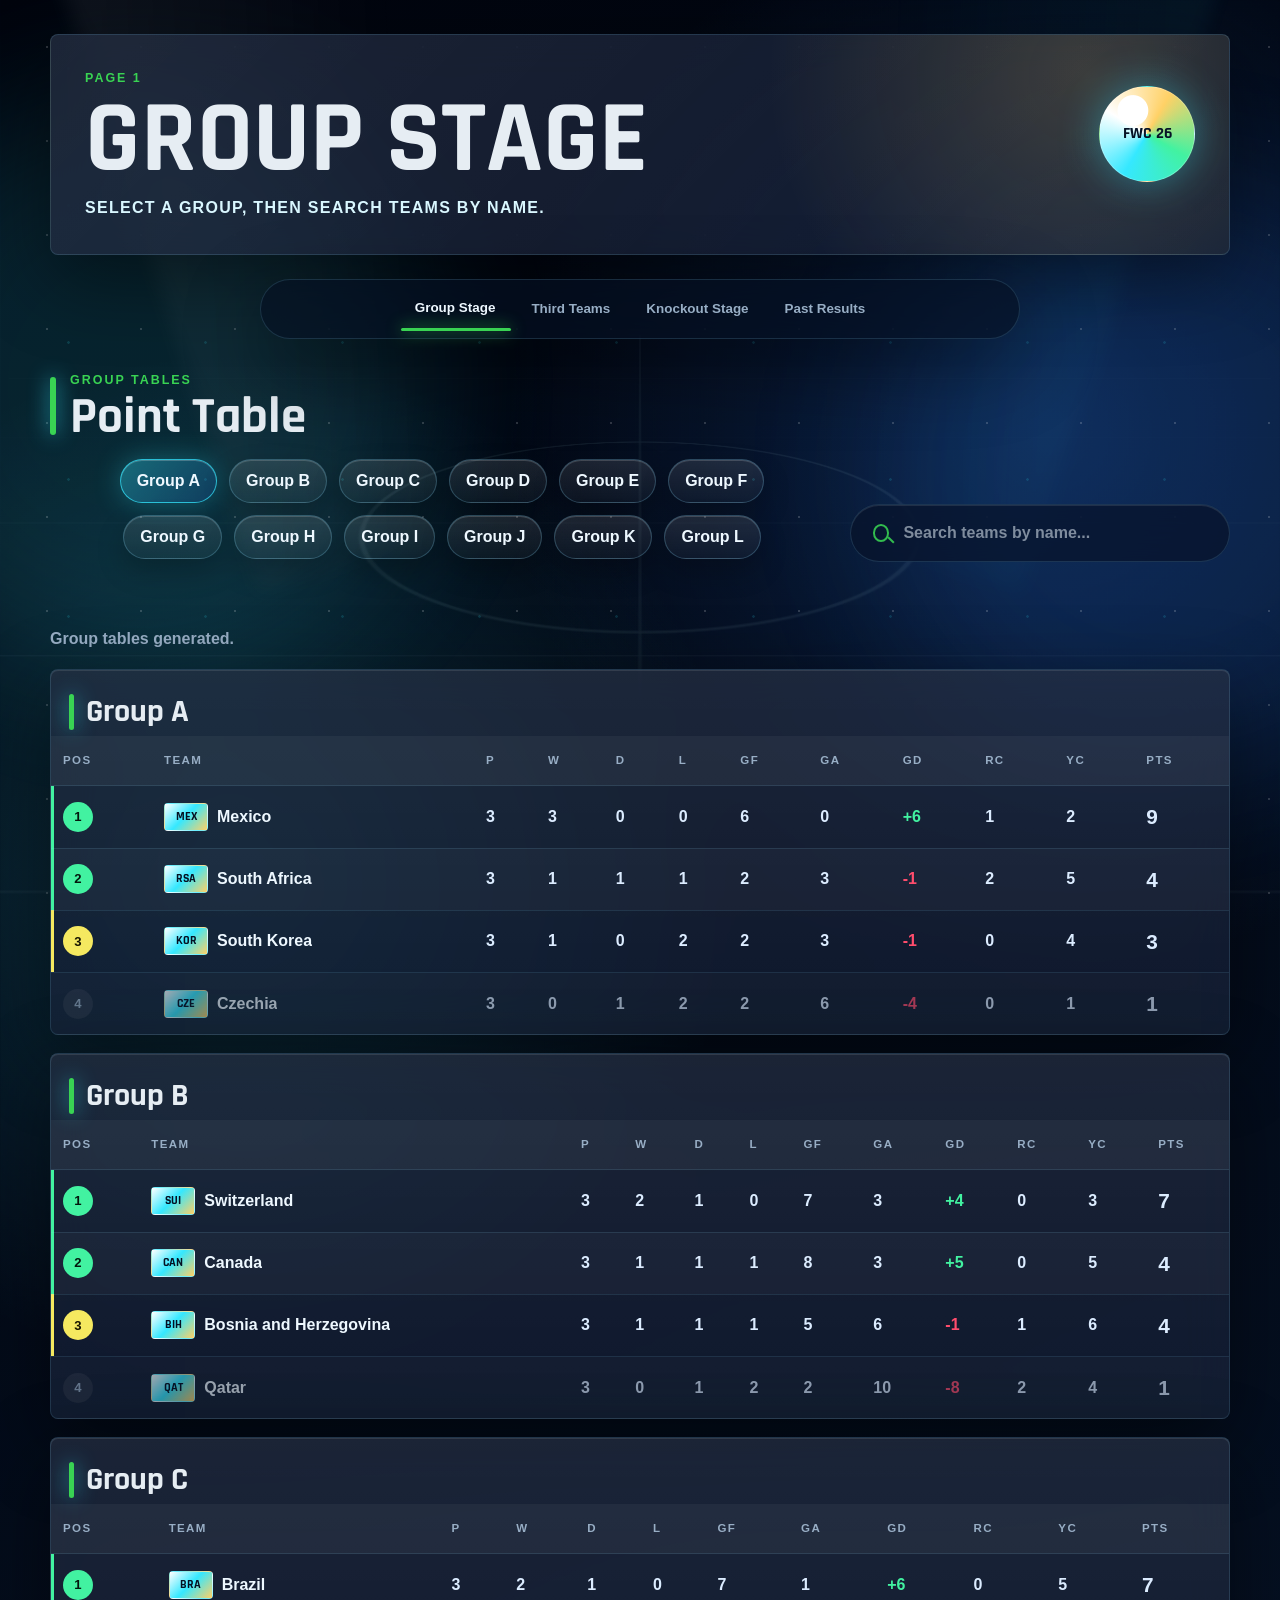
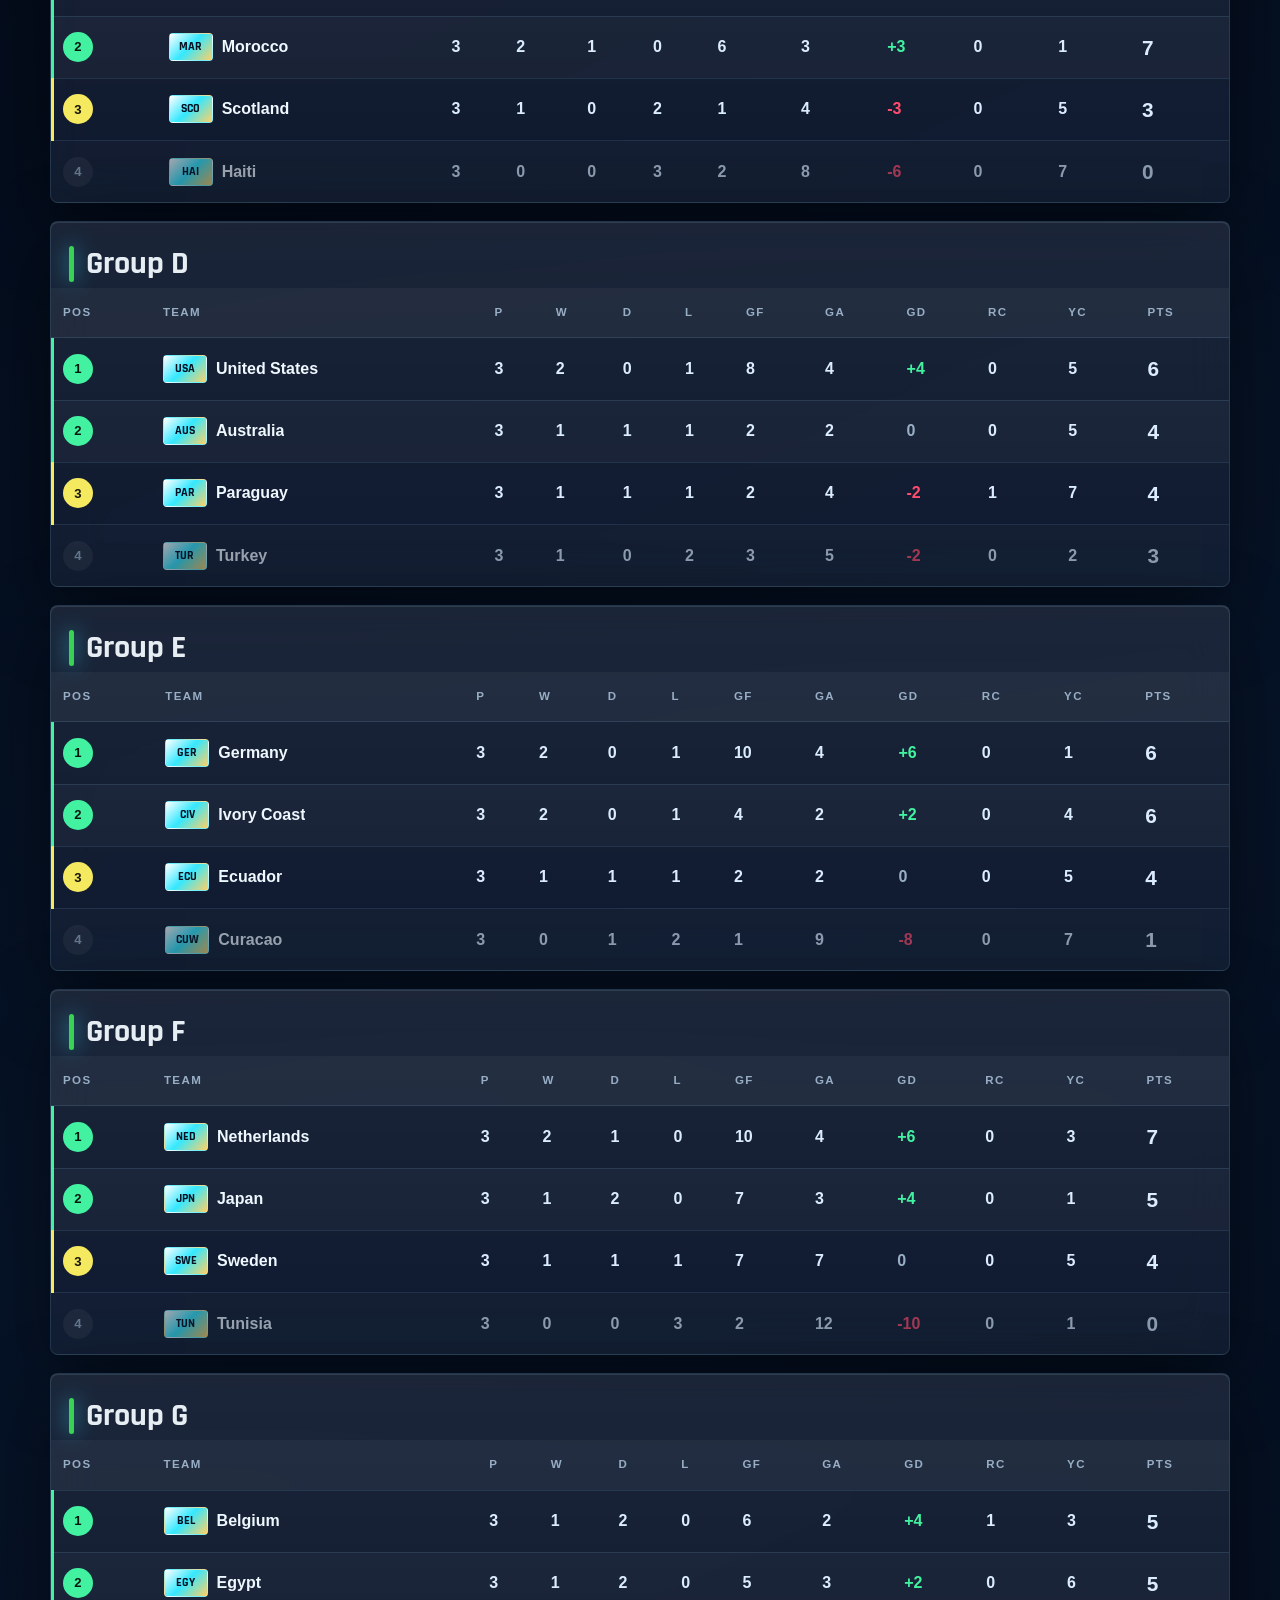
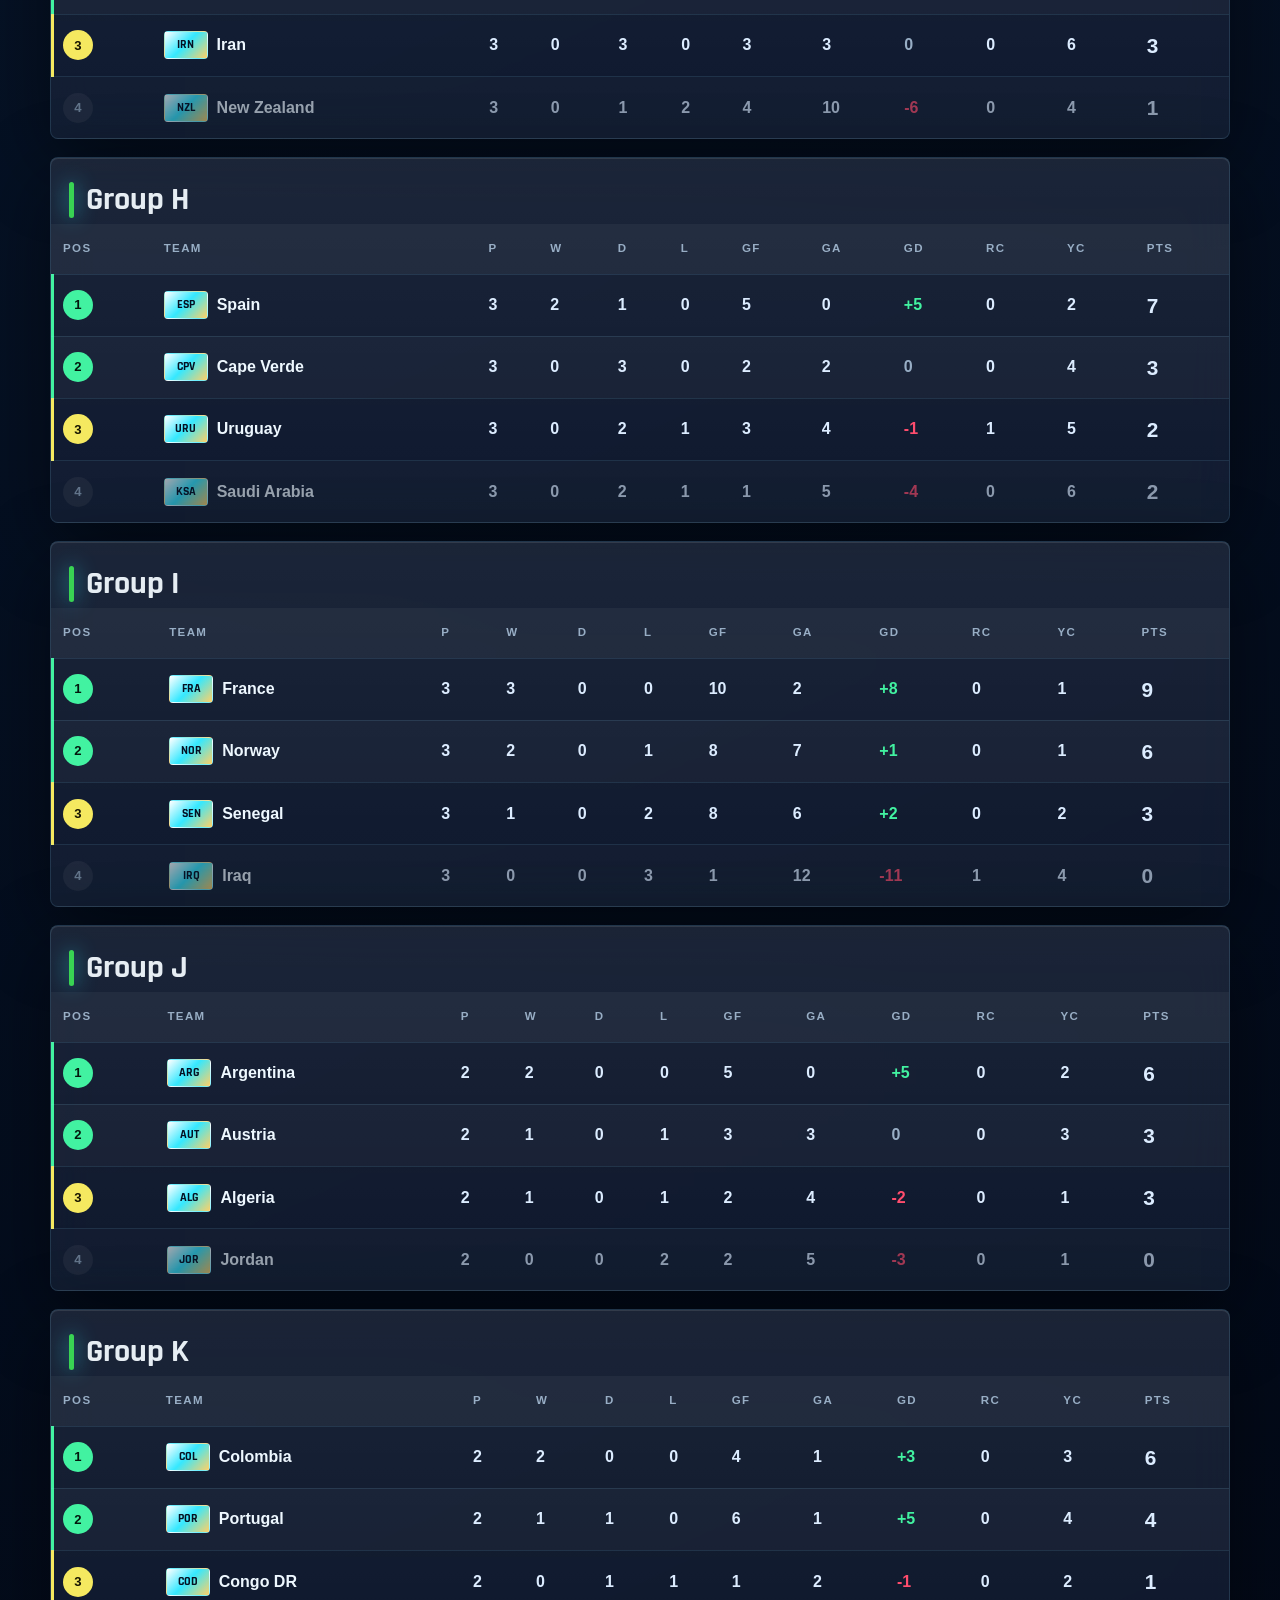
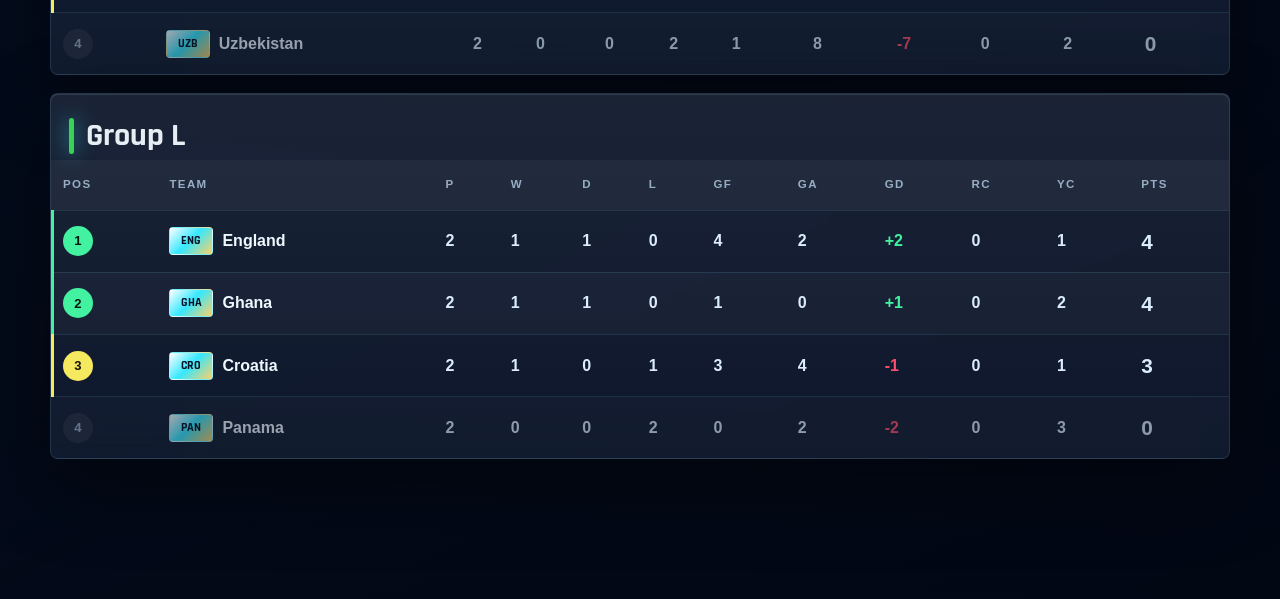
==== index.html @ e1db44aa "Version 1.0" ====
<!doctype html>
<html lang="en">
  <head>
    <meta charset="utf-8">
    <meta name="viewport" content="width=device-width, initial-scale=1">
    <meta name="theme-color" content="#020714">
    <title>Group Stage | FIFA World Cup 2026 Dashboard</title>
    <link rel="preconnect" href="https://fonts.googleapis.com">
    <link rel="preconnect" href="https://fonts.gstatic.com" crossorigin>
    <link href="https://fonts.googleapis.com/css2?family=Inter:wght@500;600;700;800;900&family=Rajdhani:wght@600;700&display=swap" rel="stylesheet">
    <link rel="stylesheet" href="./styles.css">
  </head>
  <body>
    <main id="fwc26-dashboard" class="fwc26-app app-shell" data-page="groups" data-matches-url="./data/matches.csv">
      <div class="ambient-layer" aria-hidden="true">
        <span class="glow glow-cyan"></span><span class="glow glow-blue"></span>
        <span class="stadium-beam beam-left"></span><span class="stadium-beam beam-right"></span>
        <span class="pitch-lines"></span><span class="particle-field"></span>
      </div>

      <header class="app-header">
        <div>
          <p class="hero-kicker">Page 1</p>
          <h1>GROUP STAGE</h1>
          <p class="hero-subtitle">Select a group, then search teams by name.</p>
        </div>
        <div class="tournament-mark">FWC 26</div>
      </header>

      <nav class="dashboard-nav page-nav" aria-label="Dashboard pages">
        <a class="nav-link active" href="./index.html">Group Stage</a>
        <a class="nav-link" href="./third-place.html">Third Teams</a>
        <a class="nav-link" href="./knockout.html">Knockout Stage</a>
        <a class="nav-link" href="./results.html">Past Results</a>
        <span class="nav-indicator" aria-hidden="true"></span>
      </nav>

      <section class="page-panel active">
        <div class="section-heading">
          <span class="accent-bar"></span>
          <div>
            <p class="section-kicker">Group Tables</p>
            <h2>Point Table</h2>
          </div>
        </div>

        <section class="control-strip group-control" aria-label="Group and team search">
          <div class="group-selector" id="group-filters" aria-label="Select group">
            <button class="group-pill active" type="button" data-target="A">Group A</button>
            <button class="group-pill" type="button" data-target="B">Group B</button>
            <button class="group-pill" type="button" data-target="C">Group C</button>
            <button class="group-pill" type="button" data-target="D">Group D</button>
            <button class="group-pill" type="button" data-target="E">Group E</button>
            <button class="group-pill" type="button" data-target="F">Group F</button>
            <button class="group-pill" type="button" data-target="G">Group G</button>
            <button class="group-pill" type="button" data-target="H">Group H</button>
            <button class="group-pill" type="button" data-target="I">Group I</button>
            <button class="group-pill" type="button" data-target="J">Group J</button>
            <button class="group-pill" type="button" data-target="K">Group K</button>
            <button class="group-pill" type="button" data-target="L">Group L</button>
          </div>
          <label class="search-box">
            <span class="search-icon" aria-hidden="true"></span>
            <input type="search" id="team-search" placeholder="Search teams by name..." autocomplete="off">
          </label>
        </section>

        <p class="prediction-status" id="data-status">Loading match CSV...</p>

        <div class="group-table-stack" id="tables-container">
          <article class="standings-card group-table active" id="table-A">
            <div class="table-title"><span class="accent-bar compact"></span><h3>Group A</h3></div>
            <table class="standings-table">
              <thead><tr><th>Pos</th><th>Team</th><th>P</th><th>W</th><th>D</th><th>L</th><th>GF</th><th>GA</th><th>GD</th><th>RC</th><th>YC</th><th>Pts</th></tr></thead>
              <tbody id="tbody-A"></tbody>
            </table>
          </article>
          <article class="standings-card group-table active" id="table-B">
            <div class="table-title"><span class="accent-bar compact"></span><h3>Group B</h3></div>
            <table class="standings-table">
              <thead><tr><th>Pos</th><th>Team</th><th>P</th><th>W</th><th>D</th><th>L</th><th>GF</th><th>GA</th><th>GD</th><th>RC</th><th>YC</th><th>Pts</th></tr></thead>
              <tbody id="tbody-B"></tbody>
            </table>
          </article>
          <article class="standings-card group-table active" id="table-C">
            <div class="table-title"><span class="accent-bar compact"></span><h3>Group C</h3></div>
            <table class="standings-table">
              <thead><tr><th>Pos</th><th>Team</th><th>P</th><th>W</th><th>D</th><th>L</th><th>GF</th><th>GA</th><th>GD</th><th>RC</th><th>YC</th><th>Pts</th></tr></thead>
              <tbody id="tbody-C"></tbody>
            </table>
          </article>
          <article class="standings-card group-table active" id="table-D">
            <div class="table-title"><span class="accent-bar compact"></span><h3>Group D</h3></div>
            <table class="standings-table">
              <thead><tr><th>Pos</th><th>Team</th><th>P</th><th>W</th><th>D</th><th>L</th><th>GF</th><th>GA</th><th>GD</th><th>RC</th><th>YC</th><th>Pts</th></tr></thead>
              <tbody id="tbody-D"></tbody>
            </table>
          </article>
          <article class="standings-card group-table active" id="table-E">
            <div class="table-title"><span class="accent-bar compact"></span><h3>Group E</h3></div>
            <table class="standings-table">
              <thead><tr><th>Pos</th><th>Team</th><th>P</th><th>W</th><th>D</th><th>L</th><th>GF</th><th>GA</th><th>GD</th><th>RC</th><th>YC</th><th>Pts</th></tr></thead>
              <tbody id="tbody-E"></tbody>
            </table>
          </article>
          <article class="standings-card group-table active" id="table-F">
            <div class="table-title"><span class="accent-bar compact"></span><h3>Group F</h3></div>
            <table class="standings-table">
              <thead><tr><th>Pos</th><th>Team</th><th>P</th><th>W</th><th>D</th><th>L</th><th>GF</th><th>GA</th><th>GD</th><th>RC</th><th>YC</th><th>Pts</th></tr></thead>
              <tbody id="tbody-F"></tbody>
            </table>
          </article>
          <article class="standings-card group-table active" id="table-G">
            <div class="table-title"><span class="accent-bar compact"></span><h3>Group G</h3></div>
            <table class="standings-table">
              <thead><tr><th>Pos</th><th>Team</th><th>P</th><th>W</th><th>D</th><th>L</th><th>GF</th><th>GA</th><th>GD</th><th>RC</th><th>YC</th><th>Pts</th></tr></thead>
              <tbody id="tbody-G"></tbody>
            </table>
          </article>
          <article class="standings-card group-table active" id="table-H">
            <div class="table-title"><span class="accent-bar compact"></span><h3>Group H</h3></div>
            <table class="standings-table">
              <thead><tr><th>Pos</th><th>Team</th><th>P</th><th>W</th><th>D</th><th>L</th><th>GF</th><th>GA</th><th>GD</th><th>RC</th><th>YC</th><th>Pts</th></tr></thead>
              <tbody id="tbody-H"></tbody>
            </table>
          </article>
          <article class="standings-card group-table active" id="table-I">
            <div class="table-title"><span class="accent-bar compact"></span><h3>Group I</h3></div>
            <table class="standings-table">
              <thead><tr><th>Pos</th><th>Team</th><th>P</th><th>W</th><th>D</th><th>L</th><th>GF</th><th>GA</th><th>GD</th><th>RC</th><th>YC</th><th>Pts</th></tr></thead>
              <tbody id="tbody-I"></tbody>
            </table>
          </article>
          <article class="standings-card group-table active" id="table-J">
            <div class="table-title"><span class="accent-bar compact"></span><h3>Group J</h3></div>
            <table class="standings-table">
              <thead><tr><th>Pos</th><th>Team</th><th>P</th><th>W</th><th>D</th><th>L</th><th>GF</th><th>GA</th><th>GD</th><th>RC</th><th>YC</th><th>Pts</th></tr></thead>
              <tbody id="tbody-J"></tbody>
            </table>
          </article>
          <article class="standings-card group-table active" id="table-K">
            <div class="table-title"><span class="accent-bar compact"></span><h3>Group K</h3></div>
            <table class="standings-table">
              <thead><tr><th>Pos</th><th>Team</th><th>P</th><th>W</th><th>D</th><th>L</th><th>GF</th><th>GA</th><th>GD</th><th>RC</th><th>YC</th><th>Pts</th></tr></thead>
              <tbody id="tbody-K"></tbody>
            </table>
          </article>
          <article class="standings-card group-table active" id="table-L">
            <div class="table-title"><span class="accent-bar compact"></span><h3>Group L</h3></div>
            <table class="standings-table">
              <thead><tr><th>Pos</th><th>Team</th><th>P</th><th>W</th><th>D</th><th>L</th><th>GF</th><th>GA</th><th>GD</th><th>RC</th><th>YC</th><th>Pts</th></tr></thead>
              <tbody id="tbody-L"></tbody>
            </table>
          </article>





          </div>
      </section>
    </main>

    <template id="team-row-template">
      <tr class="team-row">
        <td><span class="rank-badge" data-col="rank"></span></td>
        <td>
          <span class="team-identity">
            <span class="team-flag" data-col="code"></span>
            <span class="team-name" data-col="name"></span>
          </span>
        </td>
        <td data-col="played"></td>
        <td data-col="wins"></td>
        <td data-col="draws"></td>
        <td data-col="losses"></td>
        <td data-col="gf"></td>
        <td data-col="ga"></td>
        <td class="goal-diff" data-col="gd"></td>
        <td data-col="rc"></td>
        <td data-col="yc"></td>
        <td class="points" data-col="pts"></td>
      </tr>
    </template>

    <script src="./fwc26-dashboard.js" defer></script>
  </body>
</html>
---- styles.css ----
:root {
  color-scheme: dark;
  --bg: #020714;
  --panel: rgba(7, 19, 42, 0.68);
  --panel-strong: rgba(8, 25, 53, 0.86);
  --panel-soft: rgba(255, 255, 255, 0.055);
  --line: rgba(138, 222, 255, 0.22);
  --line-strong: rgba(95, 231, 255, 0.48);
  --text: #eef8ff;
  --muted: #98aec5;
  --cyan: #35e8ff;
  --blue: #2d82ff;
  --green: #42f2a1;
  --gold: #ffd166;
  --yellow: #f5e960;
  --red: #ff4d6d;
  --shadow: 0 24px 80px rgba(0, 0, 0, 0.45);
  --glass-blur: 22px;
  --radius: 8px;
  --max: 1180px;
}

* {
  box-sizing: border-box;
}

html {
  scroll-behavior: smooth;
  background: var(--bg);
}

body {
  min-width: 320px;
  margin: 0;
  overflow-x: hidden;
  color: var(--text);
  font-family: Inter, system-ui, -apple-system, BlinkMacSystemFont, "Segoe UI", sans-serif;
  background:
    radial-gradient(circle at 18% 16%, rgba(53, 232, 255, 0.18), transparent 32rem),
    radial-gradient(circle at 82% 8%, rgba(45, 130, 255, 0.22), transparent 34rem),
    linear-gradient(155deg, #01040d 0%, #061327 48%, #020714 100%);
}

body::before {
  position: fixed;
  inset: 0;
  z-index: -4;
  content: "";
  background:
    linear-gradient(rgba(255, 255, 255, 0.026) 1px, transparent 1px),
    linear-gradient(90deg, rgba(255, 255, 255, 0.02) 1px, transparent 1px);
  background-size: 82px 82px;
  mask-image: radial-gradient(circle at center, black 0%, transparent 78%);
}

button,
input {
  font: inherit;
}

button {
  cursor: pointer;
}

a {
  color: inherit;
  text-decoration: none;
}

.fwc26-app {
  position: relative;
  isolation: isolate;
  min-height: 100vh;
  padding-bottom: 88px;
}

.ambient-layer {
  position: fixed;
  inset: 0;
  z-index: -3;
  pointer-events: none;
  overflow: hidden;
}

.glow,
.stadium-beam,
.pitch-lines,
.particle-field {
  position: absolute;
  display: block;
}

.glow {
  width: 46vw;
  height: 46vw;
  border-radius: 50%;
  filter: blur(72px);
  opacity: 0.4;
  animation: driftGlow 16s ease-in-out infinite alternate;
}

.glow-cyan {
  left: -12vw;
  top: 10vh;
  background: rgba(53, 232, 255, 0.32);
}

.glow-blue {
  right: -14vw;
  top: 20vh;
  background: rgba(45, 130, 255, 0.3);
  animation-delay: -4s;
}

.stadium-beam {
  top: -18vh;
  width: 36vw;
  height: 80vh;
  opacity: 0.22;
  filter: blur(10px);
  transform-origin: top;
  animation: beamSweep 10s ease-in-out infinite alternate;
}

.beam-left {
  left: 2vw;
  background: linear-gradient(105deg, rgba(255, 255, 255, 0.28), transparent 58%);
  transform: rotate(-18deg);
}

.beam-right {
  right: 2vw;
  background: linear-gradient(255deg, rgba(53, 232, 255, 0.24), transparent 58%);
  transform: rotate(18deg);
  animation-delay: -3s;
}

.pitch-lines {
  inset: 0;
  opacity: 0.08;
  background:
    radial-gradient(ellipse at center, transparent 0 12rem, rgba(196, 248, 255, 0.8) 12.08rem 12.2rem, transparent 12.3rem),
    linear-gradient(90deg, transparent 0 49.9%, rgba(196, 248, 255, 0.8) 50%, transparent 50.1%),
    linear-gradient(rgba(196, 248, 255, 0.5) 1px, transparent 1px);
  background-size: 100% 100%, 100% 100%, 100% 9.5rem;
  transform: perspective(900px) rotateX(66deg) translateY(16vh) scale(1.2);
}

.particle-field {
  inset: 0;
  background-image:
    radial-gradient(circle, rgba(255, 255, 255, 0.52) 0 1px, transparent 1.4px),
    radial-gradient(circle, rgba(53, 232, 255, 0.42) 0 1px, transparent 1.6px);
  background-size: 94px 94px, 137px 137px;
  animation: particleFloat 28s linear infinite;
  opacity: 0.34;
}

.hero-section {
  position: relative;
  display: grid;
  min-height: 92vh;
  place-items: center;
  padding: 128px 20px 90px;
  overflow: hidden;
}

.hero-section::before {
  position: absolute;
  right: 10%;
  bottom: 8%;
  left: 10%;
  height: 22%;
  content: "";
  border: 1px solid rgba(53, 232, 255, 0.18);
  border-bottom: 0;
  border-radius: 50% 50% 0 0;
  background:
    linear-gradient(90deg, transparent 0 6%, rgba(255, 255, 255, 0.12) 6% 7%, transparent 7% 13%),
    linear-gradient(180deg, rgba(53, 232, 255, 0.12), transparent);
  box-shadow: 0 -32px 90px rgba(53, 232, 255, 0.11);
  opacity: 0.78;
}

.hero-stadium {
  position: absolute;
  right: 0;
  bottom: 0;
  left: 0;
  height: 38%;
  background:
    radial-gradient(ellipse at center bottom, rgba(53, 232, 255, 0.2), transparent 54%),
    linear-gradient(180deg, transparent 0%, rgba(0, 0, 0, 0.54) 74%);
}

.hero-stadium::before,
.hero-stadium::after {
  position: absolute;
  top: 12%;
  width: 26%;
  height: 20%;
  content: "";
  border-radius: 50%;
  background: radial-gradient(circle, rgba(255, 255, 255, 0.64), rgba(53, 232, 255, 0.18) 28%, transparent 68%);
  filter: blur(2px);
  animation: floodlight 7s ease-in-out infinite alternate;
}

.hero-stadium::before {
  left: 8%;
}

.hero-stadium::after {
  right: 8%;
  animation-delay: -2s;
}

.lens-flare {
  position: absolute;
  top: 24%;
  left: -32%;
  width: 28%;
  height: 2px;
  opacity: 0;
  background: linear-gradient(90deg, transparent, white, var(--cyan), transparent);
  box-shadow: 0 0 24px var(--cyan);
}

.lens-flare.sweep {
  animation: lensSweep 1.5s ease-out;
}

.hero-content {
  position: relative;
  z-index: 1;
  display: grid;
  justify-items: center;
  width: min(100%, 980px);
  text-align: center;
}

.tournament-mark {
  display: grid;
  width: 96px;
  height: 96px;
  margin-bottom: 20px;
  place-items: center;
  border: 1px solid rgba(255, 255, 255, 0.24);
  border-radius: 50%;
  color: #071327;
  font-family: Rajdhani, Inter, sans-serif;
  font-weight: 700;
  letter-spacing: 0;
  background:
    radial-gradient(circle at 35% 25%, #ffffff 0 16%, transparent 17%),
    conic-gradient(from 210deg, #35e8ff, #ffffff, #ffd166, #42f2a1, #35e8ff);
  box-shadow: 0 0 40px rgba(53, 232, 255, 0.4);
}

.hero-kicker,
.section-kicker {
  margin: 0;
  color: var(--cyan);
  font-size: 0.78rem;
  font-weight: 800;
  letter-spacing: 0.16em;
  text-transform: uppercase;
}

.hero-content h1 {
  max-width: 13ch;
  margin: 8px 0 10px;
  font-family: Rajdhani, Inter, sans-serif;
  font-size: clamp(4.25rem, 12vw, 9.8rem);
  line-height: 0.84;
  letter-spacing: 0;
  text-wrap: balance;
  text-shadow: 0 0 28px rgba(53, 232, 255, 0.28);
}

.hero-subtitle {
  margin: 0;
  color: #d9f7ff;
  font-size: clamp(1.1rem, 2.2vw, 1.7rem);
  font-weight: 900;
  letter-spacing: 0.2em;
  text-transform: uppercase;
}

.glow-underline {
  width: min(62vw, 520px);
  height: 3px;
  margin: 20px 0 30px;
  border-radius: 999px;
  background: linear-gradient(90deg, transparent, var(--cyan), var(--gold), transparent);
  box-shadow: 0 0 24px rgba(53, 232, 255, 0.72);
  animation: underlinePulse 2.4s ease-in-out infinite;
}

.hero-actions,
.filter-buttons,
.group-selector {
  display: flex;
  flex-wrap: wrap;
  justify-content: center;
  gap: 12px;
}

.control-button,
.group-pill,
.filter-button {
  display: inline-flex;
  min-height: 44px;
  align-items: center;
  justify-content: center;
  border: 1px solid rgba(138, 222, 255, 0.24);
  border-radius: 999px;
  color: var(--text);
  font-weight: 800;
  background: linear-gradient(180deg, rgba(255, 255, 255, 0.1), rgba(255, 255, 255, 0.035));
  box-shadow: inset 0 1px 0 rgba(255, 255, 255, 0.16), 0 12px 28px rgba(0, 0, 0, 0.22);
  transition: transform 180ms ease, border-color 180ms ease, box-shadow 180ms ease, background 180ms ease;
}

.control-button {
  padding: 0 22px;
}

.control-button.primary,
.group-pill.active,
.filter-button.active {
  border-color: rgba(53, 232, 255, 0.72);
  background: linear-gradient(135deg, rgba(53, 232, 255, 0.34), rgba(45, 130, 255, 0.18));
  box-shadow: 0 0 28px rgba(53, 232, 255, 0.28), inset 0 1px 0 rgba(255, 255, 255, 0.22);
}

.control-button:hover,
.group-pill:hover,
.filter-button:hover {
  transform: translateY(-2px) scale(1.02);
  border-color: rgba(53, 232, 255, 0.66);
  box-shadow: 0 0 32px rgba(53, 232, 255, 0.26), 0 18px 40px rgba(0, 0, 0, 0.3);
}

.dashboard-nav {
  position: sticky;
  top: 16px;
  z-index: 10;
  display: flex;
  width: min(calc(100% - 32px), 760px);
  min-height: 60px;
  margin: -42px auto 38px;
  align-items: center;
  justify-content: center;
  gap: 6px;
  padding: 8px;
  border: 1px solid var(--line);
  border-radius: 999px;
  background: rgba(5, 16, 34, 0.66);
  box-shadow: var(--shadow);
  backdrop-filter: blur(var(--glass-blur));
  transition: min-height 180ms ease, box-shadow 180ms ease;
}

.dashboard-nav.scrolled {
  min-height: 52px;
  box-shadow: 0 18px 56px rgba(0, 0, 0, 0.6), 0 0 22px rgba(53, 232, 255, 0.12);
}

.nav-link {
  position: relative;
  z-index: 1;
  display: grid;
  min-height: 38px;
  place-items: center;
  padding: 0 15px;
  border-radius: 999px;
  color: var(--muted);
  font-size: 0.84rem;
  font-weight: 800;
  transition: color 180ms ease, transform 180ms ease;
}

.nav-link:hover,
.nav-link.active {
  color: var(--text);
  transform: translateY(-1px);
}

.nav-indicator {
  position: absolute;
  bottom: 7px;
  left: var(--nav-x, 20px);
  width: var(--nav-w, 74px);
  height: 3px;
  border-radius: 999px;
  background: var(--cyan);
  box-shadow: 0 0 16px var(--cyan);
  transition: left 220ms ease, width 220ms ease;
}

.control-strip,
.group-selector,
.dashboard-section {
  width: min(calc(100% - 32px), var(--max));
  margin-inline: auto;
}

.control-strip {
  display: grid;
  grid-template-columns: minmax(280px, 1fr) auto;
  gap: 16px;
  align-items: center;
  margin-bottom: 18px;
}

.search-box {
  position: relative;
  display: flex;
  min-height: 58px;
  align-items: center;
  border: 1px solid var(--line);
  border-radius: 999px;
  background: rgba(7, 19, 42, 0.72);
  box-shadow: inset 0 1px 0 rgba(255, 255, 255, 0.1);
  backdrop-filter: blur(var(--glass-blur));
}

.search-box:focus-within {
  border-color: var(--cyan);
  box-shadow: 0 0 32px rgba(53, 232, 255, 0.22);
}

.search-icon {
  width: 18px;
  height: 18px;
  margin-left: 22px;
  border: 2px solid var(--cyan);
  border-radius: 50%;
  opacity: 0.88;
}

.search-icon::after {
  position: absolute;
  width: 8px;
  height: 2px;
  content: "";
  background: var(--cyan);
  transform: translate(12px, 13px) rotate(45deg);
}

.search-box input {
  width: 100%;
  border: 0;
  outline: 0;
  padding: 0 22px 0 14px;
  color: var(--text);
  background: transparent;
  font-weight: 800;
}

.search-box input::placeholder {
  color: rgba(238, 248, 255, 0.52);
}

.filter-button {
  padding: 0 16px;
}

.group-selector {
  margin-bottom: 48px;
}

.group-pill {
  min-width: 90px;
  padding: 0 16px;
}

.dashboard-section {
  position: relative;
  margin-bottom: 52px;
  scroll-margin-top: 100px;
}

.section-heading {
  display: flex;
  align-items: center;
  gap: 14px;
  margin-bottom: 18px;
}

.section-heading h2 {
  margin: 3px 0 0;
  font-family: Rajdhani, Inter, sans-serif;
  font-size: clamp(2rem, 4vw, 3.4rem);
  line-height: 0.95;
  letter-spacing: 0;
}

.accent-bar {
  width: 6px;
  height: 58px;
  border-radius: 999px;
  background: var(--cyan);
  box-shadow: 0 0 20px rgba(53, 232, 255, 0.76);
}

.accent-bar.compact {
  width: 5px;
  height: 36px;
}

.accent-bar.gold {
  background: linear-gradient(var(--gold), var(--cyan));
}

.accent-bar.red {
  background: var(--red);
}

.standings-card,
.third-place-board,
.scenario-card,
.match-card,
.stat-card,
.empty-state,
.skeleton-table,
.skeleton-card {
  border: 1px solid var(--line);
  border-radius: var(--radius);
  background: linear-gradient(180deg, rgba(255, 255, 255, 0.09), rgba(255, 255, 255, 0.035)), var(--panel);
  box-shadow: var(--shadow), inset 0 1px 0 rgba(255, 255, 255, 0.1);
  backdrop-filter: blur(var(--glass-blur));
}

.standings-card {
  overflow: hidden;
}

.table-title {
  display: flex;
  align-items: center;
  gap: 12px;
  padding: 18px 18px 0;
}

.table-title h3 {
  margin: 0;
  font-family: Rajdhani, Inter, sans-serif;
  font-size: 2rem;
  letter-spacing: 0;
}

.group-card-grid {
  display: grid;
  grid-template-columns: repeat(2, minmax(0, 1fr));
  gap: 18px;
  margin-top: 18px;
}

.mini-table .standings-table th,
.mini-table .standings-table td {
  padding-inline: 10px;
}

.standings-table {
  width: 100%;
  border-collapse: collapse;
}

.standings-table th {
  padding: 16px 12px;
  color: var(--muted);
  font-size: 0.72rem;
  font-weight: 900;
  letter-spacing: 0.12em;
  text-align: left;
  text-transform: uppercase;
  background: rgba(255, 255, 255, 0.045);
}

.standings-table td {
  padding: 15px 12px;
  border-top: 1px solid rgba(138, 222, 255, 0.12);
  color: #dcecff;
  font-weight: 800;
}

.team-row {
  transition: background 180ms ease, box-shadow 180ms ease, transform 180ms ease, opacity 180ms ease;
}

.team-row:nth-child(even) {
  background: rgba(255, 255, 255, 0.028);
}

.team-row:hover {
  background: rgba(53, 232, 255, 0.1);
  box-shadow: inset 3px 0 0 var(--cyan);
}

.team-row.rank-1 {
  box-shadow: inset 3px 0 0 var(--green);
}

.team-row.rank-2 {
  box-shadow: inset 3px 0 0 var(--green);
}

.team-row.rank-3 {
  box-shadow: inset 3px 0 0 var(--yellow);
}

.team-row.eliminated {
  opacity: 0.62;
}

.rank-badge {
  display: inline-grid;
  width: 30px;
  height: 30px;
  place-items: center;
  border-radius: 50%;
  font-size: 0.82rem;
  font-weight: 900;
}

.rank-badge.gold {
  color: #1d1600;
  background: var(--gold);
  box-shadow: 0 0 18px rgba(255, 209, 102, 0.64);
}

.rank-badge.green {
  color: #03180d;
  background: var(--green);
}

.rank-badge.yellow {
  color: #171500;
  background: var(--yellow);
}

.rank-badge.muted {
  color: var(--muted);
  background: rgba(255, 255, 255, 0.08);
}

.team-identity {
  display: inline-flex;
  min-width: 0;
  align-items: center;
  gap: 9px;
  vertical-align: middle;
}

.team-flag,
.team-logo {
  display: inline-grid;
  flex: 0 0 auto;
  place-items: center;
  font-family: Rajdhani, Inter, sans-serif;
  font-weight: 700;
  letter-spacing: 0;
}

.team-flag {
  width: 44px;
  height: 28px;
  border: 1px solid rgba(255, 255, 255, 0.24);
  border-radius: 4px;
  color: #051022;
  font-size: 0.75rem;
  background: linear-gradient(135deg, #ffffff, #35e8ff 48%, #ffd166);
}

.team-logo {
  width: 28px;
  height: 28px;
  border-radius: 50%;
  color: var(--cyan);
  font-size: 0.58rem;
  background: rgba(53, 232, 255, 0.1);
  box-shadow: inset 0 0 0 1px rgba(53, 232, 255, 0.32);
}

.team-name {
  overflow: hidden;
  max-width: 22ch;
  color: var(--text);
  text-overflow: ellipsis;
  white-space: nowrap;
}

.points {
  color: white;
  font-size: 1.3rem;
}

.goal-diff.positive {
  color: var(--green);
}

.goal-diff.negative {
  color: var(--red);
}

.goal-diff.neutral {
  color: var(--muted);
}

.form-strip {
  display: inline-flex;
  gap: 5px;
}

.form-badge {
  display: inline-grid;
  width: 24px;
  height: 24px;
  place-items: center;
  border-radius: 6px;
  color: var(--muted);
  font-size: 0.74rem;
  font-weight: 900;
  background: rgba(255, 255, 255, 0.08);
}

.form-badge.w {
  color: #03180d;
  background: var(--green);
  box-shadow: 0 0 14px rgba(66, 242, 161, 0.42);
}

.form-badge.d {
  color: #e8eff8;
  background: rgba(255, 255, 255, 0.22);
}

.form-badge.l {
  color: white;
  background: var(--red);
  box-shadow: 0 0 14px rgba(255, 77, 109, 0.42);
}

.third-place-board {
  display: grid;
  gap: 8px;
  padding: 14px;
}

.third-row {
  display: grid;
  grid-template-columns: 42px minmax(0, 1fr) 86px 62px;
  gap: 12px;
  align-items: center;
  min-height: 64px;
  padding: 0 14px;
  border: 1px solid rgba(255, 255, 255, 0.08);
  border-radius: var(--radius);
  background: rgba(255, 255, 255, 0.04);
}

.third-row.in-zone {
  border-color: rgba(66, 242, 161, 0.28);
  box-shadow: inset 3px 0 0 var(--green), 0 0 18px rgba(66, 242, 161, 0.08);
}

.third-row.out-zone {
  opacity: 0.58;
  box-shadow: inset 3px 0 0 var(--red);
}

.third-row .rank,
.third-row .metric {
  font-weight: 900;
}

.cutoff-line {
  position: relative;
  display: grid;
  min-height: 34px;
  place-items: center;
  color: #061020;
  font-size: 0.72rem;
  font-weight: 900;
  letter-spacing: 0.16em;
  text-transform: uppercase;
  background: linear-gradient(90deg, transparent, var(--gold), var(--cyan), transparent);
  animation: cutoffPulse 1.7s ease-in-out infinite;
}

.scenario-grid,
.match-grid,
.stats-grid {
  display: grid;
  grid-template-columns: repeat(3, minmax(0, 1fr));
  gap: 16px;
}

.stats-grid {
  grid-template-columns: repeat(4, minmax(0, 1fr));
}

.scenario-card,
.match-card,
.stat-card {
  padding: 18px;
  transition: transform 180ms ease, border-color 180ms ease, box-shadow 180ms ease;
}

.scenario-card:hover,
.match-card:hover,
.stat-card:hover {
  transform: translateY(-4px);
  border-color: var(--line-strong);
  box-shadow: 0 22px 68px rgba(0, 0, 0, 0.5), 0 0 26px rgba(53, 232, 255, 0.12);
}

.scenario-card.qualified {
  box-shadow: inset 0 -3px 0 rgba(66, 242, 161, 0.72), var(--shadow);
}

.scenario-card.third {
  box-shadow: inset 0 -3px 0 rgba(245, 233, 96, 0.72), var(--shadow);
}

.scenario-card.eliminated {
  opacity: 0.72;
  box-shadow: inset 0 -3px 0 rgba(255, 77, 109, 0.72), var(--shadow);
}

.chance-row {
  display: flex;
  align-items: baseline;
  margin: 18px 0 8px;
}

.chance-row strong {
  font-family: Rajdhani, Inter, sans-serif;
  font-size: 3.5rem;
  line-height: 0.9;
}

.chance-row span {
  color: var(--muted);
  font-weight: 900;
}

.progress-track {
  height: 9px;
  overflow: hidden;
  border-radius: 999px;
  background: rgba(255, 255, 255, 0.1);
}

.progress-fill {
  display: block;
  width: var(--progress);
  height: 100%;
  border-radius: inherit;
  background: linear-gradient(90deg, var(--green), var(--cyan), var(--gold));
  box-shadow: 0 0 18px rgba(53, 232, 255, 0.5);
  animation: progressIn 900ms ease both;
}

.scenario-list {
  display: grid;
  gap: 9px;
  margin: 16px 0 0;
  padding: 0;
  list-style: none;
}

.scenario-list li {
  display: flex;
  align-items: center;
  gap: 9px;
  color: #d5e7f9;
  font-size: 0.88rem;
  font-weight: 700;
}

.scenario-icon {
  position: relative;
  display: inline-grid;
  width: 18px;
  height: 18px;
  flex: 0 0 auto;
  place-items: center;
  border-radius: 50%;
}

.scenario-icon.ok {
  background: var(--green);
}

.scenario-icon.warn {
  background: var(--gold);
}

.scenario-icon.danger {
  background: var(--red);
}

.scenario-icon.ok::before,
.scenario-icon.warn::before,
.scenario-icon.danger::before {
  color: #061020;
  font-size: 0.72rem;
  font-weight: 900;
}

.scenario-icon.ok::before {
  content: "✓";
}

.scenario-icon.warn::before {
  content: "!";
}

.scenario-icon.danger::before {
  content: "×";
}

.match-status {
  display: inline-flex;
  align-items: center;
  gap: 8px;
  margin-bottom: 16px;
  color: var(--muted);
  font-size: 0.75rem;
  font-weight: 900;
  letter-spacing: 0.1em;
}

.status-dot {
  width: 10px;
  height: 10px;
  border-radius: 50%;
  background: var(--blue);
  box-shadow: 0 0 16px var(--blue);
}

.match-card.live .status-dot {
  background: var(--red);
  animation: livePulse 1s ease-in-out infinite;
}

.match-card.finished .status-dot {
  background: var(--green);
}

.match-teams {
  display: grid;
  grid-template-columns: minmax(0, 1fr) auto minmax(0, 1fr);
  gap: 12px;
  align-items: center;
}

.match-teams .team-identity:last-child {
  justify-content: flex-end;
}

.score {
  min-width: 82px;
  color: white;
  font-family: Rajdhani, Inter, sans-serif;
  font-size: 2.2rem;
  text-align: center;
  transition: transform 180ms ease;
}

.match-card:hover .score {
  transform: scale(1.08);
}

.stat-card {
  display: grid;
  gap: 14px;
}

.stat-label {
  color: var(--muted);
  font-size: 0.78rem;
  font-weight: 900;
  letter-spacing: 0.12em;
  text-transform: uppercase;
}

.stat-card > strong {
  font-family: Rajdhani, Inter, sans-serif;
  font-size: 4.2rem;
  line-height: 0.84;
}

.empty-state {
  display: grid;
  min-height: 280px;
  place-items: center;
  padding: 34px;
  text-align: center;
}

.empty-orbit {
  width: 84px;
  height: 84px;
  border: 1px solid rgba(53, 232, 255, 0.32);
  border-radius: 50%;
  background: radial-gradient(circle, rgba(53, 232, 255, 0.2), transparent 62%);
  box-shadow: 0 0 32px rgba(53, 232, 255, 0.22);
}

.skeleton-table {
  display: grid;
  gap: 12px;
  padding: 18px;
}

.skeleton-row,
.skeleton-card {
  position: relative;
  overflow: hidden;
}

.skeleton-row {
  height: 62px;
  border-radius: var(--radius);
  background: rgba(255, 255, 255, 0.07);
}

.skeleton-card {
  min-height: 180px;
}

.skeleton-row::after,
.skeleton-card::after {
  position: absolute;
  inset: 0;
  content: "";
  background: linear-gradient(90deg, transparent, rgba(255, 255, 255, 0.13), transparent);
  transform: translateX(-100%);
  animation: shimmer 1.25s infinite;
}

.reveal,
.dashboard-section,
.reveal.is-visible,
.dashboard-section.is-visible {
  opacity: 1;
  transform: translateY(0);
  transition: opacity 520ms ease, transform 520ms ease;
}

.noscript-panel {
  width: min(calc(100% - 32px), 720px);
  margin: 80px auto;
  padding: 28px;
  border: 1px solid var(--line);
  border-radius: var(--radius);
  background: var(--panel-strong);
}

@keyframes driftGlow {
  from {
    transform: translate3d(0, 0, 0) scale(1);
  }

  to {
    transform: translate3d(6vw, 4vh, 0) scale(1.12);
  }
}

@keyframes beamSweep {
  from {
    opacity: 0.14;
  }

  to {
    opacity: 0.31;
  }
}

@keyframes particleFloat {
  to {
    background-position: 260px -320px, -180px 240px;
  }
}

@keyframes floodlight {
  to {
    transform: translateY(-8px) scale(1.08);
    opacity: 0.78;
  }
}

@keyframes lensSweep {
  0% {
    left: -32%;
    opacity: 0;
  }

  16%,
  64% {
    opacity: 0.82;
  }

  100% {
    left: 104%;
    opacity: 0;
  }
}

@keyframes underlinePulse {
  50% {
    transform: scaleX(0.84);
    opacity: 0.72;
  }
}

@keyframes cutoffPulse {
  50% {
    filter: brightness(1.3);
    box-shadow: 0 0 26px rgba(255, 209, 102, 0.32);
  }
}

@keyframes progressIn {
  from {
    width: 0;
  }
}

@keyframes livePulse {
  50% {
    transform: scale(1.35);
    box-shadow: 0 0 24px var(--red);
  }
}

@keyframes shimmer {
  to {
    transform: translateX(100%);
  }
}

@media (max-width: 980px) {
  .control-strip {
    grid-template-columns: 1fr;
  }

  .scenario-grid,
  .match-grid,
  .stats-grid,
  .group-card-grid {
    grid-template-columns: repeat(2, minmax(0, 1fr));
  }

  .standings-card {
    background: transparent;
    border: 0;
    box-shadow: none;
    backdrop-filter: none;
  }

  .standings-table,
  .standings-table thead,
  .standings-table tbody,
  .standings-table tr,
  .standings-table td {
    display: block;
  }

  .standings-table thead {
    position: absolute;
    width: 1px;
    height: 1px;
    overflow: hidden;
    clip: rect(0 0 0 0);
  }

  .standings-table tr {
    margin-bottom: 12px;
    padding: 14px;
    border: 1px solid var(--line);
    border-radius: var(--radius);
    background: var(--panel);
    box-shadow: var(--shadow);
    backdrop-filter: blur(var(--glass-blur));
  }

  .standings-table td {
    display: grid;
    grid-template-columns: 96px minmax(0, 1fr);
    gap: 10px;
    align-items: center;
    min-height: 38px;
    border: 0;
    padding: 6px 0;
  }

  .standings-table td::before {
    color: var(--muted);
    font-size: 0.7rem;
    font-weight: 900;
    letter-spacing: 0.12em;
    text-transform: uppercase;
  }

  .standings-table td:nth-child(1)::before { content: "Pos"; }
  .standings-table td:nth-child(2)::before { content: "Team"; }
  .standings-table td:nth-child(3)::before { content: "Played"; }
  .standings-table td:nth-child(4)::before { content: "Wins"; }
  .standings-table td:nth-child(5)::before { content: "Draws"; }
  .standings-table td:nth-child(6)::before { content: "Losses"; }
  .standings-table td:nth-child(7)::before { content: "GF"; }
  .standings-table td:nth-child(8)::before { content: "GA"; }
  .standings-table td:nth-child(9)::before { content: "GD"; }
  .standings-table td:nth-child(10)::before { content: "RC"; }
  .standings-table td:nth-child(11)::before { content: "YC"; }
  .standings-table td:nth-child(12)::before { content: "Points"; }

  .mini-table .standings-table td:nth-child(1)::before { content: "Pos"; }
  .mini-table .standings-table td:nth-child(2)::before { content: "Team"; }
  .mini-table .standings-table td:nth-child(3)::before { content: "GD"; }
  .mini-table .standings-table td:nth-child(4)::before { content: "Points"; }

  .third-ranking-table td:nth-child(1)::before { content: "Rank"; }
  .third-ranking-table td:nth-child(2)::before { content: "Team"; }
  .third-ranking-table td:nth-child(3)::before { content: "Group"; }
  .third-ranking-table td:nth-child(4)::before { content: "Points"; }
  .third-ranking-table td:nth-child(5)::before { content: "GD"; }
  .third-ranking-table td:nth-child(6)::before { content: "GF"; }
  .third-ranking-table td:nth-child(7)::before { content: "RC"; }
  .third-ranking-table td:nth-child(8)::before { content: "YC"; }
  .third-ranking-table td:nth-child(9)::before { content: "Status"; }
}

@media (max-width: 720px) {
  .hero-section {
    min-height: 88vh;
    padding-top: 96px;
  }

  .hero-content h1 {
    font-size: clamp(3.4rem, 19vw, 5.3rem);
  }

  .hero-subtitle {
    font-size: 0.96rem;
    letter-spacing: 0.12em;
  }

  .dashboard-nav {
    justify-content: flex-start;
    overflow-x: auto;
    width: calc(100% - 20px);
    margin-top: -30px;
    scrollbar-width: none;
  }

  .dashboard-nav::-webkit-scrollbar {
    display: none;
  }

  .nav-link {
    flex: 0 0 auto;
  }

  .control-strip,
  .group-selector,
  .dashboard-section {
    width: min(calc(100% - 20px), var(--max));
  }

  .filter-buttons,
  .group-selector {
    justify-content: flex-start;
  }

  .group-selector {
    overflow-x: auto;
    flex-wrap: nowrap;
    padding-bottom: 8px;
    scrollbar-width: none;
  }

  .group-selector::-webkit-scrollbar {
    display: none;
  }

  .group-pill {
    flex: 0 0 auto;
  }

  .scenario-grid,
  .match-grid,
  .stats-grid,
  .group-card-grid {
    grid-template-columns: 1fr;
  }

  .third-row {
    grid-template-columns: 34px minmax(0, 1fr);
    min-height: auto;
    padding: 14px;
  }

  .third-row .metric,
  .third-row .goal-diff {
    grid-column: 2;
  }

  .match-teams {
    grid-template-columns: 1fr;
  }

  .match-teams .team-identity:last-child {
    justify-content: flex-start;
  }

  .score {
    text-align: left;
  }

  .team-name {
    max-width: 18ch;
  }
}

@media (prefers-reduced-motion: reduce) {
  *,
  *::before,
  *::after {
    scroll-behavior: auto !important;
    animation-duration: 0.001ms !important;
    animation-iteration-count: 1 !important;
    transition-duration: 0.001ms !important;
  }
}

.app-shell {
  padding: 34px 0 88px;
}

.app-header {
  display: flex;
  width: min(calc(100% - 32px), var(--max));
  min-height: 220px;
  margin: 0 auto 24px;
  align-items: center;
  justify-content: space-between;
  gap: 22px;
  padding: 34px;
  border: 1px solid var(--line);
  border-radius: var(--radius);
  background:
    radial-gradient(circle at 88% 18%, rgba(255, 209, 102, 0.18), transparent 20rem),
    linear-gradient(135deg, rgba(255, 255, 255, 0.09), rgba(255, 255, 255, 0.03)),
    rgba(7, 19, 42, 0.72);
  box-shadow: var(--shadow);
  backdrop-filter: blur(var(--glass-blur));
}

.app-header h1 {
  max-width: 12ch;
  margin: 8px 0 12px;
  font-family: Rajdhani, Inter, sans-serif;
  font-size: clamp(3.4rem, 8vw, 7rem);
  line-height: 0.86;
  letter-spacing: 0;
}

.app-header .hero-subtitle {
  max-width: 54ch;
  color: #d9f7ff;
  font-size: 1rem;
  letter-spacing: 0.08em;
  text-wrap: balance;
}

.page-nav {
  margin: 0 auto 32px;
}

.page-nav .nav-link {
  border: 0;
  background: transparent;
}

.page-panel {
  display: none;
  width: min(calc(100% - 32px), var(--max));
  margin: 0 auto 52px;
  animation: pageIn 360ms ease both;
}

.page-panel.active {
  display: block;
}

.page-note,
.prediction-status,
.match-details {
  color: var(--muted);
  font-weight: 700;
}

.page-note,
.prediction-status {
  margin: -4px 0 18px;
}

.group-control,
.prediction-control {
  width: 100%;
  margin-bottom: 24px;
}

.group-control {
  grid-template-columns: 1fr minmax(280px, 380px);
}

.group-table {
  display: none;
}

.group-table.active {
  display: block;
  animation: pageIn 280ms ease both;
}

.group-table-stack {
  display: grid;
  gap: 18px;
}

.is-hidden {
  display: none !important;
}

.third-ranking-table .in-zone {
  box-shadow: inset 3px 0 0 var(--green);
}

.third-ranking-table .out-zone {
  opacity: 0.62;
  box-shadow: inset 3px 0 0 var(--red);
}

.cutoff-row td {
  padding: 11px 16px;
  border-top: 1px solid rgba(255, 209, 102, 0.48);
  border-bottom: 1px solid rgba(53, 232, 255, 0.38);
  color: #061020;
  font-size: 0.76rem;
  font-weight: 900;
  letter-spacing: 0.16em;
  text-align: center;
  text-transform: uppercase;
  background: linear-gradient(90deg, transparent, var(--gold), var(--cyan), transparent);
  animation: cutoffPulse 1.7s ease-in-out infinite;
}

.prediction-status {
  min-height: 24px;
}

.scenario-grid.is-loading {
  opacity: 0.56;
  filter: saturate(0.78);
}

.entering {
  animation: cardIn 420ms ease both;
  animation-delay: var(--stagger, 0ms);
}

.match-details {
  margin: 14px 0 0;
  font-size: 0.86rem;
  line-height: 1.5;
}

.bracket-container {
  display: flex;
  justify-content: space-between;
  gap: 32px;
  overflow-x: auto;
  padding: 12px 0 24px;
  scrollbar-width: none;
}

.bracket-container::-webkit-scrollbar {
  display: none;
}

.bracket-half {
  display: flex;
  flex-direction: column;
  gap: 16px;
  flex: 1;
  min-width: 340px;
}

.bracket-match {
  position: relative;
  padding: 14px 18px;
  background: var(--panel-strong);
  border: 1px solid var(--line);
  box-shadow: 0 8px 32px rgba(0, 0, 0, 0.4);
}

.bracket-match::before {
  content: "";
  position: absolute;
  top: 50%;
  width: 16px;
  height: 2px;
  background: rgba(138, 222, 255, 0.15);
}

#bracket-left .bracket-match::before {
  right: -17px;
}

#bracket-right .bracket-match::before {
  left: -17px;
}

.knockout-teams {
  grid-template-columns: minmax(0, 1fr) 40px minmax(0, 1fr);
}

.knockout-teams .team-flag {
  font-size: 0.65rem;
  width: 36px;
  background: rgba(255, 255, 255, 0.05);
  border-color: rgba(255,255,255,0.1);
  color: var(--muted);
}

.knockout-teams .score {
  font-size: 1.1rem;
  color: var(--cyan);
}

@media (max-width: 800px) {
  .bracket-container {
    flex-direction: column;
    gap: 48px;
  }
  .bracket-match::before {
    display: none;
  }
}

:root {
  --bg-color: #0b0e14;
  --panel-strong: #161b22;
  --panel-hover: #1f2630;
  --line: rgba(138, 222, 255, 0.15);
  --cyan: #39d353;
  --cyan-muted: rgba(57, 211, 83, 0.2);
  --gold: #ffd166;
  --blue: #4ea8de;
  --text-main: #e6edf3;
  --text-muted: #7d8590;
  --radius: 8px;
  --font-family: -apple-system, BlinkMacSystemFont, "Segoe UI", Roboto, Helvetica, Arial, sans-serif;
}

* {
  box-sizing: border-box;
  margin: 0;
  padding: 0;
}

body {
  font-family: var(--font-family);
  background-color: var(--bg-color);
  color: var(--text-main);
  line-height: 1.5;
  -webkit-font-smoothing: antialiased;
}

.bracket-container {
  display: flex;
  align-items: stretch;
  gap: 24px;
  overflow-x: auto;
  padding: 40px 24px;
  width: 100%;
  
  -webkit-overflow-scrolling: touch;
}

.bracket-column {
  display: flex;
  flex-direction: column;
  justify-content: space-around;
  min-width: 260px;
  flex: 1;
}

.bracket-column:first-child {
  margin-left: auto;
}

.bracket-column:last-child {
  margin-right: auto;
}

.bracket-match {
  position: relative;
  margin: 12px 0;
  padding: 16px;
  background: var(--panel-strong);
  border: 1px solid var(--line);
  border-radius: var(--radius);
  box-shadow: 0 4px 20px rgba(0, 0, 0, 0.4);
  transition: transform 0.2s ease, border-color 0.2s ease;
}

.bracket-match:hover {
  transform: translateY(-2px);
  border-color: var(--cyan-muted);
}

.match-number {
  display: block;
  font-size: 0.75rem;
  color: var(--cyan);
  font-weight: 800;
  letter-spacing: 0.05em;
  text-transform: uppercase;
  margin-bottom: 10px;
  border-bottom: 1px solid var(--line);
  padding-bottom: 6px;
}

.match-team {
  display: grid;
  grid-template-columns: 40px 1fr;
  align-items: center;
  gap: 12px;
  padding: 4px 0;
}

.match-team span[data-col$="-seed"] {
  font-size: 0.75rem;
  color: var(--text-muted);
  font-weight: 600;
  text-align: center;
  background: rgba(255, 255, 255, 0.05);
  padding: 2px 4px;
  border-radius: 4px;
}

.match-team span[data-col$="-name"] {
  font-size: 0.9rem;
  font-weight: 500;
  color: var(--text-main);
  white-space: nowrap;
  overflow: hidden;
  text-overflow: ellipsis;
}

.center-stage {
  justify-content: center;
  gap: 64px;
  min-width: 280px;
}

.grand-final {
  border-color: var(--gold) !important;
  box-shadow: 0 0 30px rgba(255, 209, 102, 0.15) !important;
  transform: scale(1.05);
  z-index: 10;
}

.grand-final:hover {
  transform: scale(1.08) translateY(-2px);
}

.grand-final .match-number {
  color: var(--gold);
  border-bottom-color: rgba(255, 209, 102, 0.3);
}

.third-place {
  border-color: var(--blue) !important;
  opacity: 0.9;
}

.third-place .match-number {
  color: var(--blue);
  border-bottom-color: rgba(78, 168, 222, 0.3);
}

.bracket-column:not(.center-stage) .bracket-match::after {
  content: "";
  position: absolute;
  top: 50%;
  width: 14px;
  height: 2px;
  background: var(--line);
}

#left-r32 .bracket-match::after,
#left-r16 .bracket-match::after,
#left-qf .bracket-match::after,
#left-sf .bracket-match::after {
  right: -15px;
}

#right-r32 .bracket-match::after,
#right-r16 .bracket-match::after,
#right-qf .bracket-match::after,
#right-sf .bracket-match::after {
  left: -15px;
}

@media (max-width: 1200px) {
  .bracket-column {
    min-width: 220px;
  }
}

@media (max-width: 900px) {
  .bracket-container {
    flex-direction: column;
    padding: 24px 16px;
    gap: 32px;
  }
  
  .bracket-column {
    min-width: 100%;
    margin: 0 !important;
  }

  .center-stage {
    gap: 24px;
    order: -1;
  }

  .grand-final {
    transform: scale(1);
  }

  .grand-final:hover {
    transform: translateY(-2px);
  }

  .bracket-match::after {
    display: none !important;
  }

  
}
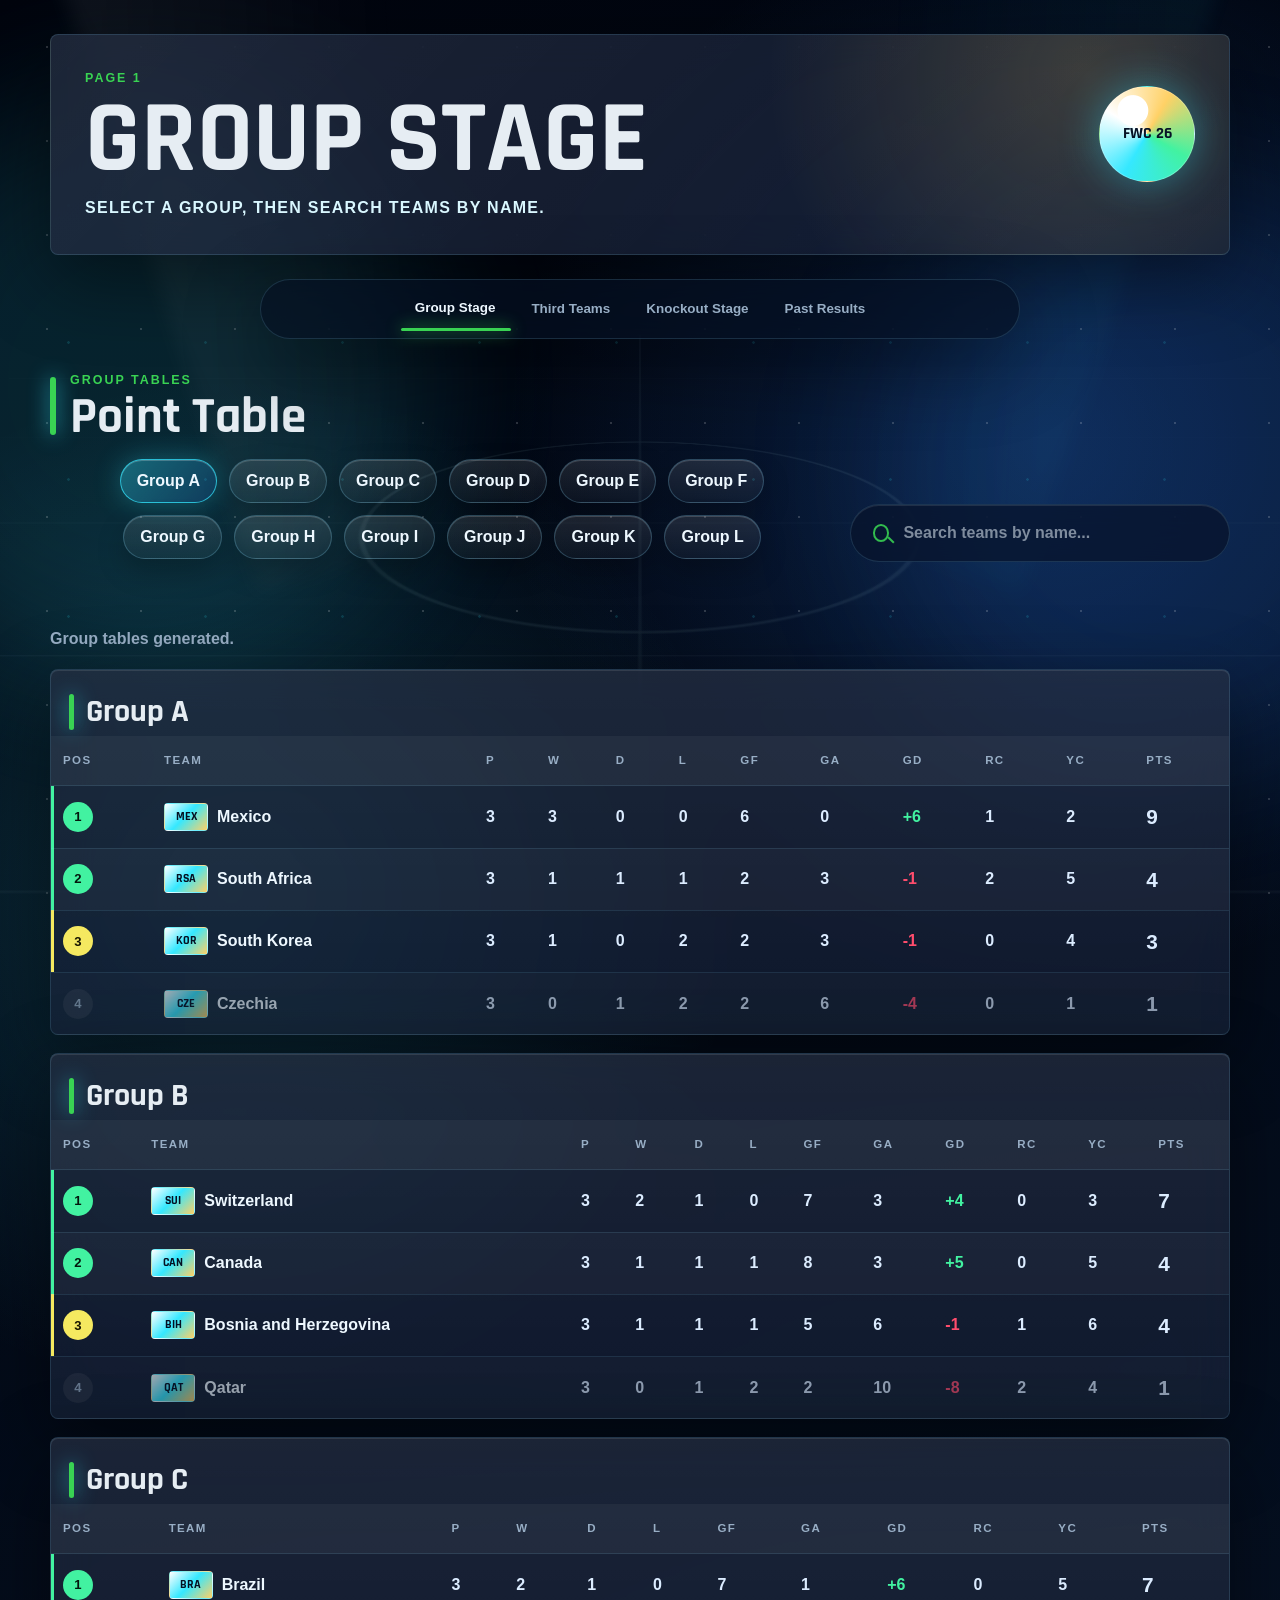
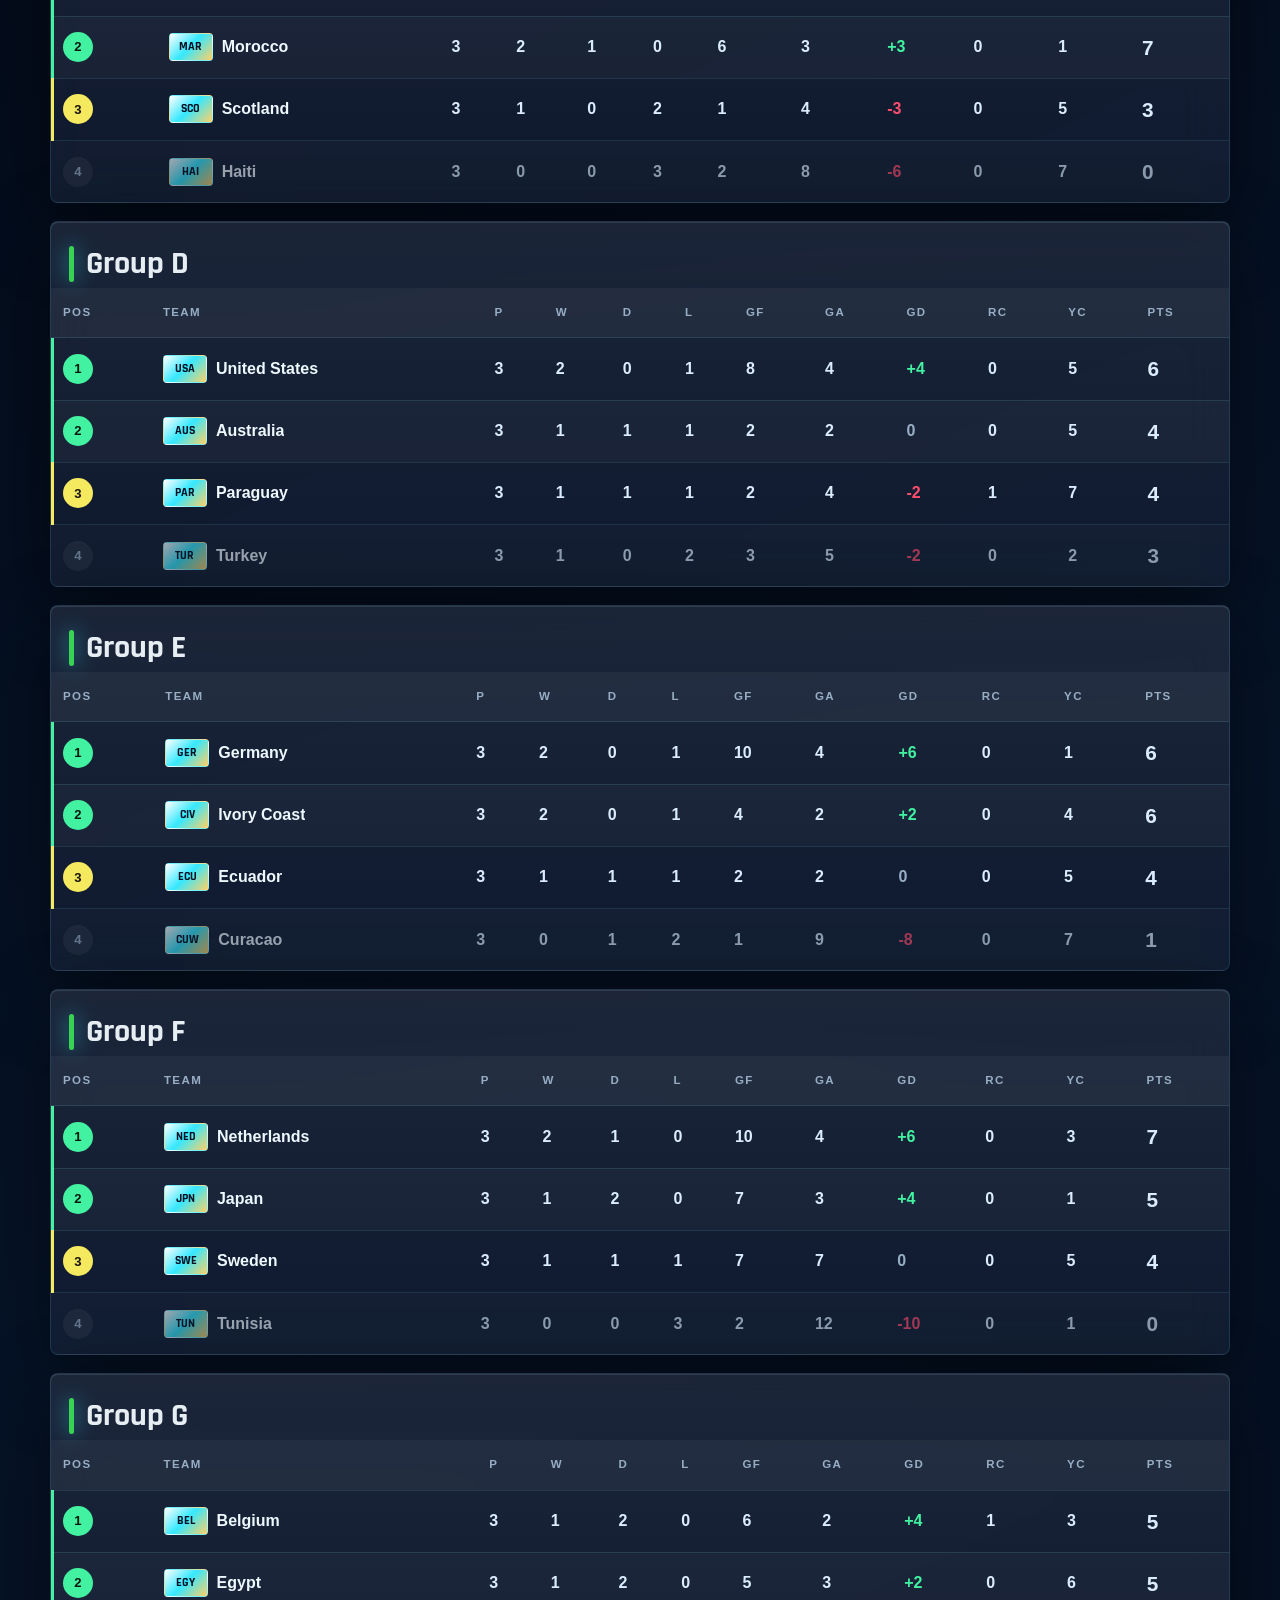
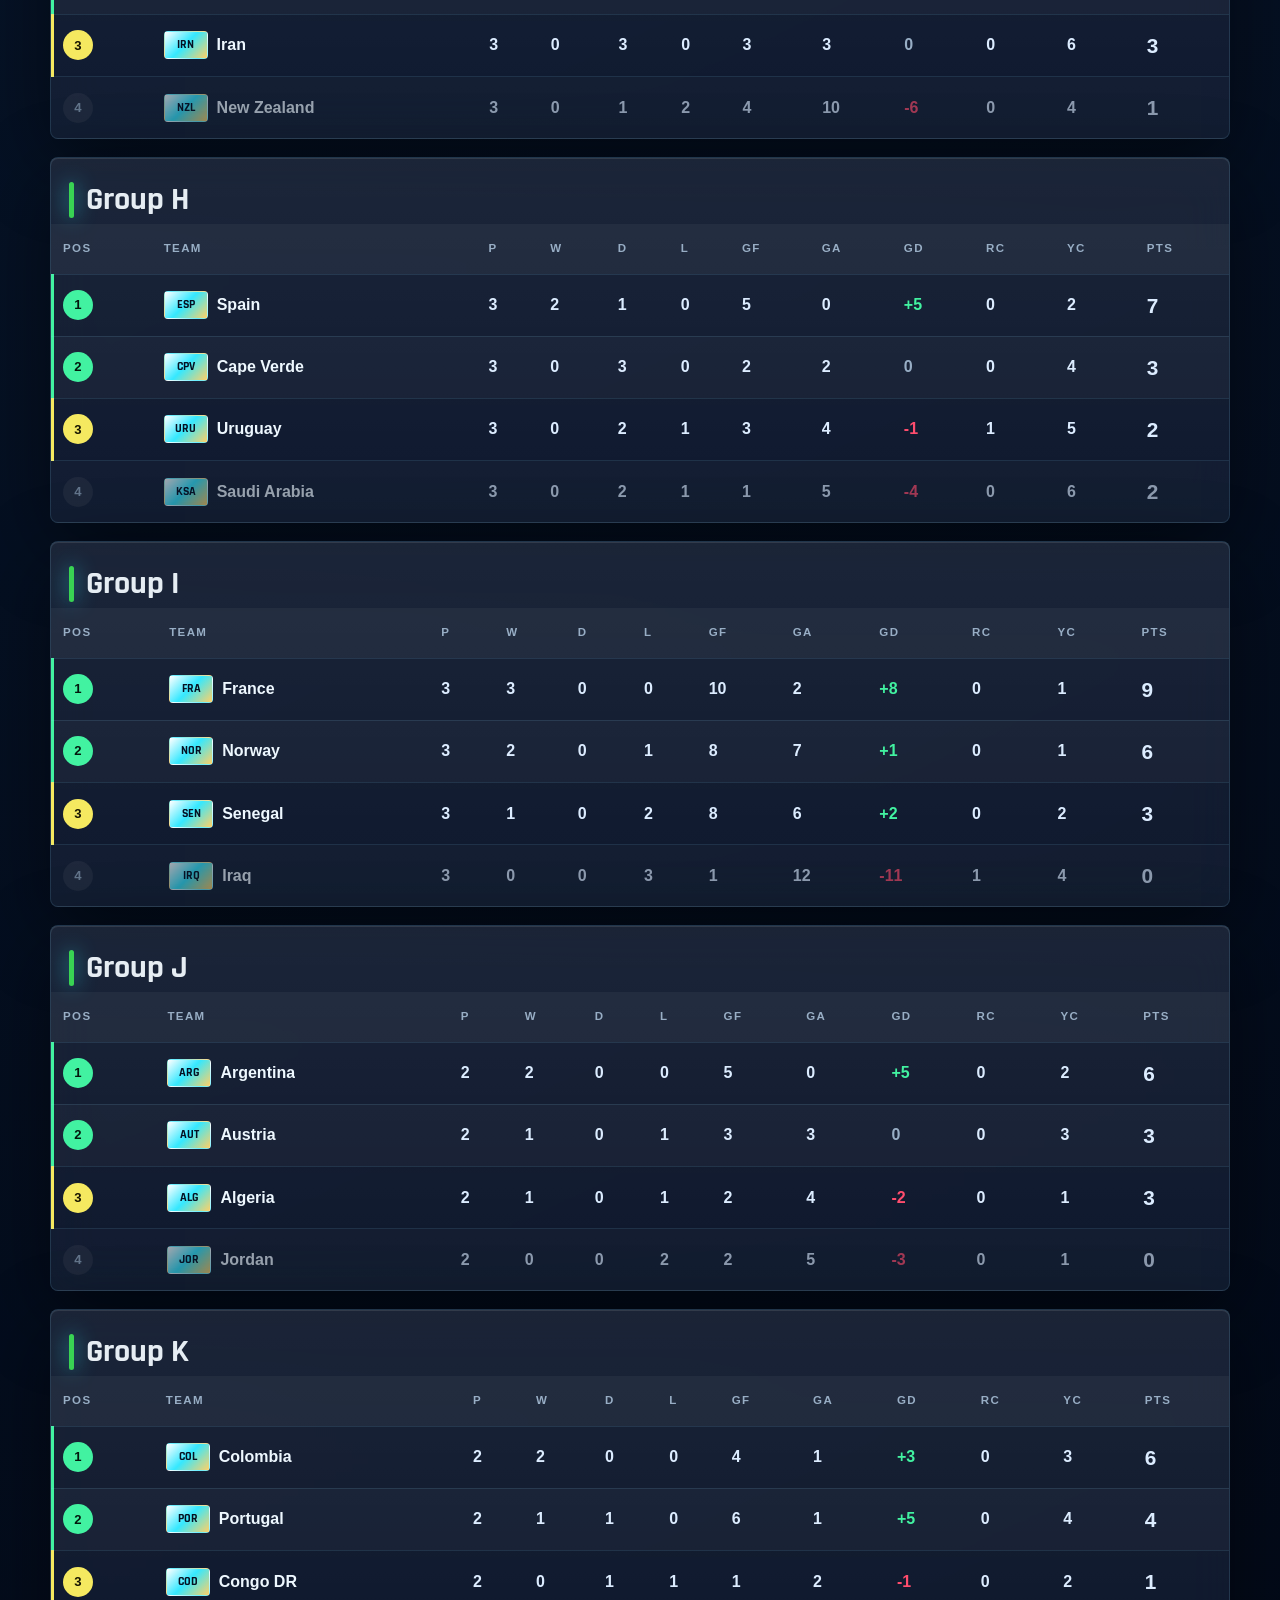
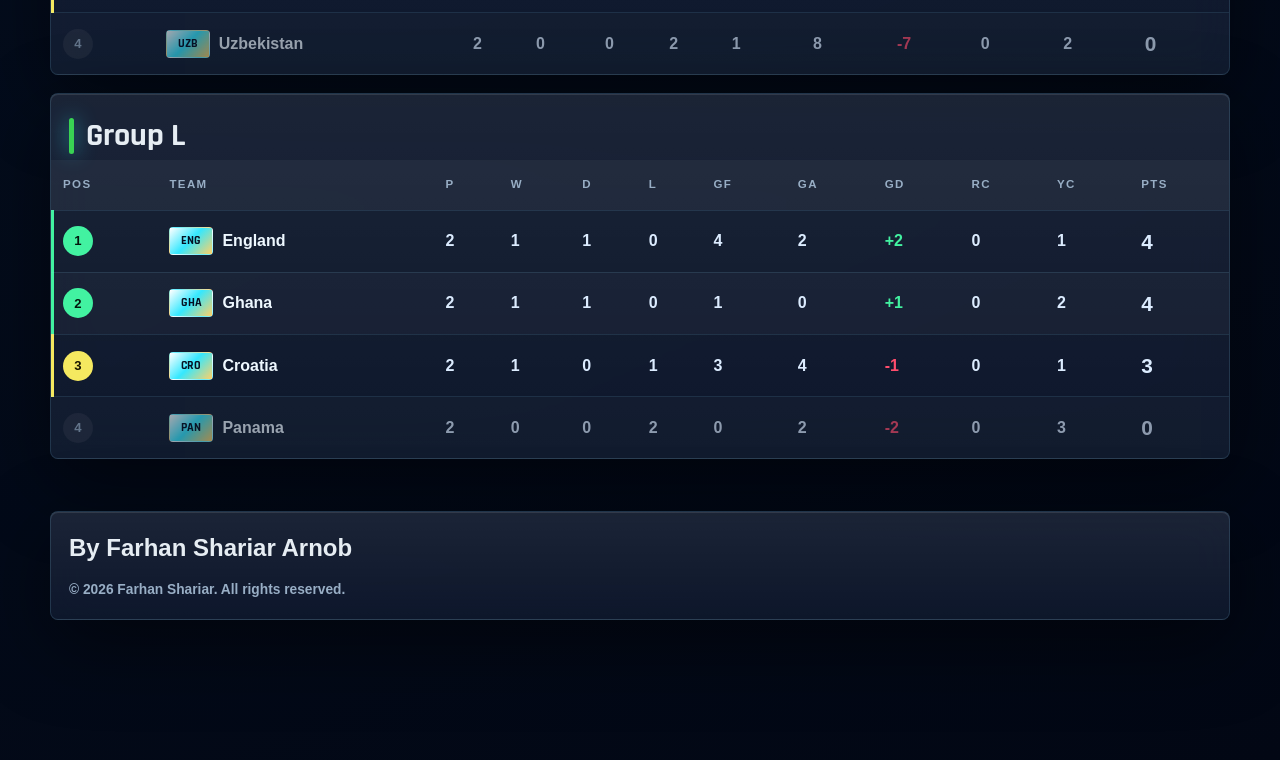
==== commit b0b2e7b5: "Version 1.1: Added credits" ====
--- a/index.html
+++ b/index.html
@@ -159,6 +159,13 @@
 
           </div>
       </section>
+
+      <footer class="page-panel active" aria-label="Credit and copyright">
+        <article class="scenario-card">
+          <h2>By Farhan Shariar Arnob</h2>
+          <p class="match-details">© 2026 Farhan Shariar. All rights reserved.</p>
+        </article>
+      </footer>
     </main>
 
     <template id="team-row-template">
@@ -185,4 +192,4 @@
 
     <script src="./fwc26-dashboard.js" defer></script>
   </body>
-</html>+</html>
